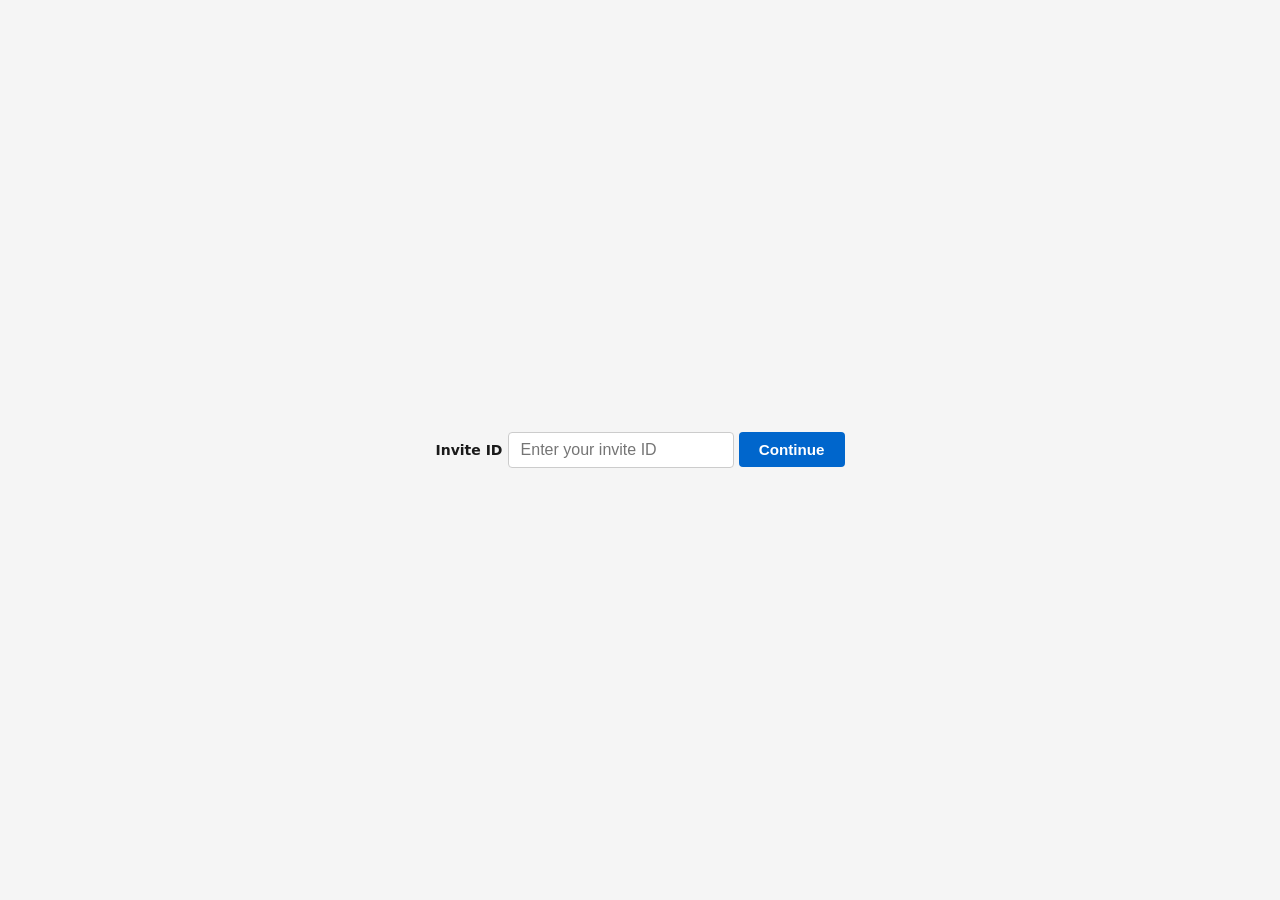
==== index.html @ baf0bb6c "init" ====
<!DOCTYPE html>
<html lang="en">
<head>
    <meta charset="UTF-8">
    <meta name="viewport" content="width=device-width, initial-scale=1.0">
    <title>Cloud Setup</title>
    <link rel="stylesheet" href="/main.css">
</head>
<body>
    <form id="invite-form">
        <label for="invite-id">Invite ID</label>
        <input type="text" id="invite-id" name="invite-id" required placeholder="Enter your invite ID">
        <button type="submit">Continue</button>
    </form>
    <script>
        document.getElementById('invite-form').addEventListener('submit', function(e) {
            e.preventDefault();
            const inviteId = document.getElementById('invite-id').value.trim();
            if (inviteId) {
                window.location.href = '/cloud-setup/' + encodeURIComponent(inviteId);
            }
        });
    </script>
</body>
</html>
---- main.css ----
*, *::before, *::after {
  box-sizing: border-box;
}

body {
  margin: 0;
  font-family: system-ui, sans-serif;
  background: #f5f5f5;
  color: #1a1a1a;
  display: flex;
  justify-content: center;
  align-items: center;
  min-height: 100vh;
}

.container {
  background: #fff;
  padding: 2rem;
  border-radius: 8px;
  box-shadow: 0 2px 8px rgba(0, 0, 0, 0.1);
  width: 100%;
  max-width: 460px;
}

/* ── Progress indicator ── */

.progress {
  display: flex;
  align-items: center;
  margin-bottom: 2rem;
}

.progress-step {
  display: flex;
  flex-direction: column;
  align-items: center;
  gap: 0.35rem;
  flex-shrink: 0;
}

.progress-dot {
  width: 2rem;
  height: 2rem;
  border-radius: 50%;
  display: flex;
  align-items: center;
  justify-content: center;
  font-size: 0.8rem;
  font-weight: 700;
  border: 2px solid #ccc;
  color: #999;
  background: #fff;
  transition: background 0.2s, border-color 0.2s, color 0.2s;
}

.progress-label {
  font-size: 0.72rem;
  color: #999;
  transition: color 0.2s;
}

.progress-line {
  flex: 1;
  height: 2px;
  background: #ccc;
  margin: 0 0.5rem;
  margin-bottom: 1.25rem;
  transition: background 0.2s;
}

.progress-step.active .progress-dot {
  border-color: #0066cc;
  background: #0066cc;
  color: #fff;
}

.progress-step.active .progress-label {
  color: #0066cc;
  font-weight: 600;
}

.progress-step.completed .progress-dot {
  border-color: #0066cc;
  background: #e8f0fb;
  color: #0066cc;
}

.progress-step.completed .progress-label {
  color: #0066cc;
}

.progress-step.completed + .progress-line {
  background: #0066cc;
}

/* ── Error ── */

.error {
  margin: 0 0 1.5rem;
  padding: 0.75rem 1rem;
  background: #fff3f3;
  border: 1px solid #f5c6c6;
  border-radius: 4px;
  color: #c0392b;
  font-size: 0.9rem;
}

/* ── Step panels ── */

.step-panel h1 {
  margin: 0 0 1rem;
  font-size: 1.3rem;
}

.step-panel p, .step-panel ul, .step-panel ol {
  margin: 0 0 0.75rem;
  font-size: 0.95rem;
  line-height: 1.55;
  color: #444;
}

.step-panel ul {
  padding-left: 1.25rem;
}

.step-panel li {
  margin-bottom: 0.3rem;
}

/* ── Form ── */

.field {
  display: flex;
  flex-direction: column;
  margin-bottom: 1.25rem;
}

label {
  font-size: 0.875rem;
  font-weight: 600;
  margin-bottom: 0.375rem;
}

input, select {
  padding: 0.5rem 0.75rem;
  font-size: 1rem;
  border: 1px solid #ccc;
  border-radius: 4px;
  outline: none;
  transition: border-color 0.15s;
}

input:focus, select:focus {
  border-color: #0066cc;
}

/* ── Summary (step 3) ── */

.summary {
  margin: 0 0 1rem;
  display: grid;
  grid-template-columns: auto 1fr;
  gap: 0.5rem 1rem;
  font-size: 0.95rem;
}

.summary dt {
  font-weight: 600;
  color: #555;
}

.summary dd {
  margin: 0;
  color: #1a1a1a;
}

.hint {
  font-size: 0.85rem;
  color: #777;
}

/* ── Actions ── */

.actions {
  display: flex;
  justify-content: flex-end;
  gap: 0.75rem;
  margin-top: 1.75rem;
}

button {
  padding: 0.575rem 1.25rem;
  font-size: 0.95rem;
  font-weight: 600;
  border: none;
  border-radius: 4px;
  cursor: pointer;
  transition: background 0.15s;
}

button:not(.btn-secondary) {
  background: #0066cc;
  color: #fff;
}

button:not(.btn-secondary):hover {
  background: #0052a3;
}

.btn-secondary {
  background: #f0f0f0;
  color: #333;
}

.btn-secondary:hover {
  background: #e0e0e0;
}
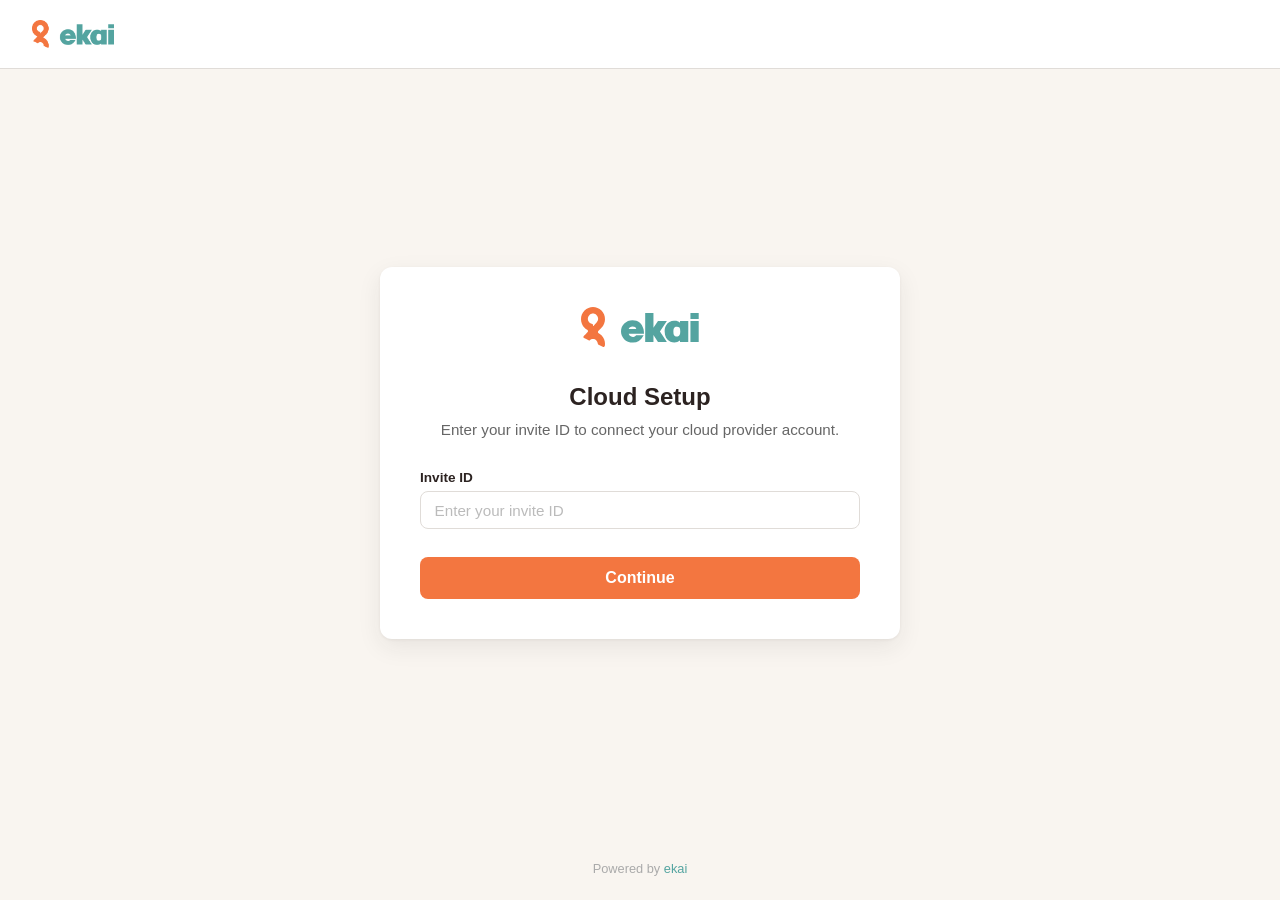
==== commit ceea99c4: "ekai makeover" ====
--- a/index.html
+++ b/index.html
@@ -3,15 +3,36 @@
 <head>
     <meta charset="UTF-8">
     <meta name="viewport" content="width=device-width, initial-scale=1.0">
-    <title>Cloud Setup</title>
+    <title>ekai - Cloud Setup</title>
+    <link rel="icon" type="image/png" href="/assets/favicon.png">
     <link rel="stylesheet" href="/main.css">
 </head>
 <body>
-    <form id="invite-form">
-        <label for="invite-id">Invite ID</label>
-        <input type="text" id="invite-id" name="invite-id" required placeholder="Enter your invite ID">
-        <button type="submit">Continue</button>
-    </form>
+    <header class="header">
+        <img src="/assets/ekai-logo-full.png" alt="ekai" height="28">
+    </header>
+
+    <div class="page-content">
+        <div class="container invite-card">
+            <div class="logo">
+                <img src="/assets/ekai-logo.svg" alt="ekai" height="40">
+            </div>
+            <h1>Cloud Setup</h1>
+            <p>Enter your invite ID to connect your cloud provider account.</p>
+            <form id="invite-form">
+                <div class="field">
+                    <label for="invite-id">Invite ID</label>
+                    <input type="text" id="invite-id" name="invite-id" required placeholder="Enter your invite ID">
+                </div>
+                <button type="submit">Continue</button>
+            </form>
+        </div>
+    </div>
+
+    <div class="footer">
+        Powered by <a href="https://yourekai.com" target="_blank">ekai</a>
+    </div>
+
     <script>
         document.getElementById('invite-form').addEventListener('submit', function(e) {
             e.preventDefault();
--- a/main.css
+++ b/main.css
@@ -1,25 +1,70 @@
+/* ── ekai Brand Tokens ── */
+:root {
+  --ekai-orange: #F37640;
+  --ekai-orange-hover: #e0632f;
+  --ekai-teal: #54A4A0;
+  --ekai-teal-light: #E4F1F1;
+  --ekai-neutral-warm: #F9F5F0;
+  --ekai-dark: #2C2321;
+  --ekai-text: #333;
+  --ekai-text-muted: #666;
+  --ekai-border: #e0dcd8;
+  --ekai-bg: #F9F5F0;
+  --ekai-white: #fff;
+  --radius: 12px;
+  --radius-sm: 8px;
+}
+
 *, *::before, *::after {
   box-sizing: border-box;
 }
 
 body {
   margin: 0;
-  font-family: system-ui, sans-serif;
-  background: #f5f5f5;
-  color: #1a1a1a;
+  font-family: -apple-system, BlinkMacSystemFont, 'Segoe UI', Roboto, 'Helvetica Neue', Arial, sans-serif;
+  background: var(--ekai-bg);
+  color: var(--ekai-text);
+  min-height: 100vh;
+  display: flex;
+  flex-direction: column;
+  align-items: center;
+}
+
+/* ── Header / Logo Bar ── */
+
+.header {
+  width: 100%;
+  padding: 1.25rem 2rem;
+  display: flex;
+  align-items: center;
+  gap: 0.5rem;
+  background: var(--ekai-white);
+  border-bottom: 1px solid var(--ekai-border);
+}
+
+.header img {
+  height: 28px;
+  width: auto;
+}
+
+/* ── Layout ── */
+
+.page-content {
+  flex: 1;
   display: flex;
   justify-content: center;
   align-items: center;
-  min-height: 100vh;
+  width: 100%;
+  padding: 2rem 1rem;
 }
 
 .container {
-  background: #fff;
-  padding: 2rem;
-  border-radius: 8px;
-  box-shadow: 0 2px 8px rgba(0, 0, 0, 0.1);
+  background: var(--ekai-white);
+  padding: 2.5rem;
+  border-radius: var(--radius);
+  box-shadow: 0 1px 3px rgba(44, 35, 33, 0.06), 0 8px 24px rgba(44, 35, 33, 0.08);
   width: 100%;
-  max-width: 460px;
+  max-width: 520px;
 }
 
 /* ── Progress indicator ── */
@@ -28,69 +73,73 @@
   display: flex;
   align-items: center;
   margin-bottom: 2rem;
+  padding-bottom: 1.5rem;
+  border-bottom: 1px solid var(--ekai-border);
 }
 
 .progress-step {
   display: flex;
   flex-direction: column;
   align-items: center;
-  gap: 0.35rem;
+  gap: 0.4rem;
   flex-shrink: 0;
 }
 
 .progress-dot {
-  width: 2rem;
-  height: 2rem;
+  width: 2.25rem;
+  height: 2.25rem;
   border-radius: 50%;
   display: flex;
   align-items: center;
   justify-content: center;
   font-size: 0.8rem;
   font-weight: 700;
-  border: 2px solid #ccc;
-  color: #999;
-  background: #fff;
-  transition: background 0.2s, border-color 0.2s, color 0.2s;
+  border: 2px solid var(--ekai-border);
+  color: #aaa;
+  background: var(--ekai-white);
+  transition: all 0.25s ease;
 }
 
 .progress-label {
-  font-size: 0.72rem;
-  color: #999;
-  transition: color 0.2s;
+  font-size: 0.7rem;
+  text-transform: uppercase;
+  letter-spacing: 0.04em;
+  font-weight: 600;
+  color: #aaa;
+  transition: color 0.25s ease;
 }
 
 .progress-line {
   flex: 1;
   height: 2px;
-  background: #ccc;
+  background: var(--ekai-border);
   margin: 0 0.5rem;
   margin-bottom: 1.25rem;
-  transition: background 0.2s;
+  transition: background 0.25s ease;
 }
 
 .progress-step.active .progress-dot {
-  border-color: #0066cc;
-  background: #0066cc;
+  border-color: var(--ekai-orange);
+  background: var(--ekai-orange);
   color: #fff;
 }
 
 .progress-step.active .progress-label {
-  color: #0066cc;
-  font-weight: 600;
+  color: var(--ekai-orange);
 }
 
 .progress-step.completed .progress-dot {
-  border-color: #0066cc;
-  background: #e8f0fb;
-  color: #0066cc;
+  border-color: var(--ekai-teal);
+  background: var(--ekai-teal-light);
+  color: var(--ekai-teal);
 }
 
 .progress-step.completed .progress-label {
-  color: #0066cc;
+  color: var(--ekai-teal);
 }
 
 .progress-step.completed + .progress-line {
-  background: #0066cc;
+  background: var(--ekai-teal);
 }
 
 /* ── Error ── */
@@ -98,33 +147,82 @@
 .error {
   margin: 0 0 1.5rem;
   padding: 0.75rem 1rem;
-  background: #fff3f3;
-  border: 1px solid #f5c6c6;
-  border-radius: 4px;
-  color: #c0392b;
+  background: #fef2ee;
+  border: 1px solid #f5c6b0;
+  border-left: 3px solid var(--ekai-orange);
+  border-radius: var(--radius-sm);
+  color: #b93a14;
   font-size: 0.9rem;
 }
 
 /* ── Step panels ── */
 
 .step-panel h1 {
-  margin: 0 0 1rem;
-  font-size: 1.3rem;
-}
-
-.step-panel p, .step-panel ul, .step-panel ol {
+  margin: 0 0 0.75rem;
+  font-size: 1.4rem;
+  font-weight: 700;
+  color: var(--ekai-dark);
+}
+
+.step-panel h2 {
+  margin: 0 0 0.75rem;
+  font-size: 1.25rem;
+  font-weight: 700;
+  color: var(--ekai-dark);
+}
+
+.step-panel h3 {
+  margin: 1.25rem 0 0.5rem;
+  font-size: 1rem;
+  font-weight: 700;
+  color: var(--ekai-dark);
+}
+
+.step-panel p,
+.step-panel ul,
+.step-panel ol {
   margin: 0 0 0.75rem;
   font-size: 0.95rem;
-  line-height: 1.55;
-  color: #444;
-}
-
-.step-panel ul {
+  line-height: 1.6;
+  color: var(--ekai-text-muted);
+}
+
+.step-panel ul,
+.step-panel ol {
   padding-left: 1.25rem;
 }
 
 .step-panel li {
-  margin-bottom: 0.3rem;
+  margin-bottom: 0.35rem;
+}
+
+.step-panel a {
+  color: var(--ekai-teal);
+  font-weight: 500;
+  text-decoration: none;
+}
+
+.step-panel a:hover {
+  text-decoration: underline;
+}
+
+/* ── Success step ── */
+
+.step-panel .success-icon {
+  display: flex;
+  align-items: center;
+  justify-content: center;
+  width: 56px;
+  height: 56px;
+  background: var(--ekai-teal-light);
+  border-radius: 50%;
+  margin-bottom: 1rem;
+}
+
+.step-panel .success-icon svg {
+  width: 28px;
+  height: 28px;
+  color: var(--ekai-teal);
 }
 
 /* ── Form ── */
@@ -136,25 +234,33 @@
 }
 
 label {
-  font-size: 0.875rem;
+  font-size: 0.85rem;
   font-weight: 600;
-  margin-bottom: 0.375rem;
+  margin-bottom: 0.4rem;
+  color: var(--ekai-dark);
 }
 
 input, select {
-  padding: 0.5rem 0.75rem;
-  font-size: 1rem;
-  border: 1px solid #ccc;
-  border-radius: 4px;
+  padding: 0.6rem 0.85rem;
+  font-size: 0.95rem;
+  border: 1px solid var(--ekai-border);
+  border-radius: var(--radius-sm);
   outline: none;
-  transition: border-color 0.15s;
+  background: var(--ekai-white);
+  color: var(--ekai-text);
+  transition: border-color 0.2s, box-shadow 0.2s;
 }
 
 input:focus, select:focus {
-  border-color: #0066cc;
-}
-
-/* ── Summary (step 3) ── */
+  border-color: var(--ekai-teal);
+  box-shadow: 0 0 0 3px rgba(84, 164, 160, 0.15);
+}
+
+input::placeholder {
+  color: #bbb;
+}
+
+/* ── Summary ── */
 
 .summary {
   margin: 0 0 1rem;
@@ -166,17 +272,17 @@
 
 .summary dt {
   font-weight: 600;
-  color: #555;
+  color: var(--ekai-text-muted);
 }
 
 .summary dd {
   margin: 0;
-  color: #1a1a1a;
+  color: var(--ekai-dark);
 }
 
 .hint {
   font-size: 0.85rem;
-  color: #777;
+  color: #999;
 }
 
 /* ── Actions ── */
@@ -185,33 +291,116 @@
   display: flex;
   justify-content: flex-end;
   gap: 0.75rem;
-  margin-top: 1.75rem;
+  margin-top: 2rem;
+  padding-top: 1.5rem;
+  border-top: 1px solid var(--ekai-border);
 }
 
 button {
-  padding: 0.575rem 1.25rem;
+  padding: 0.625rem 1.5rem;
   font-size: 0.95rem;
   font-weight: 600;
   border: none;
-  border-radius: 4px;
+  border-radius: var(--radius-sm);
   cursor: pointer;
-  transition: background 0.15s;
+  transition: background 0.2s, transform 0.1s;
+}
+
+button:active {
+  transform: scale(0.98);
 }
 
 button:not(.btn-secondary) {
-  background: #0066cc;
+  background: var(--ekai-orange);
   color: #fff;
 }
 
 button:not(.btn-secondary):hover {
-  background: #0052a3;
+  background: var(--ekai-orange-hover);
 }
 
 .btn-secondary {
-  background: #f0f0f0;
-  color: #333;
+  background: var(--ekai-teal-light);
+  color: var(--ekai-teal);
 }
 
 .btn-secondary:hover {
-  background: #e0e0e0;
-}
+  background: #d4e8e8;
+}
+
+/* ── Invite Form (index page) ── */
+
+.invite-card {
+  text-align: center;
+}
+
+.invite-card .logo {
+  margin-bottom: 2rem;
+}
+
+.invite-card .logo img {
+  height: 40px;
+  width: auto;
+}
+
+.invite-card h1 {
+  font-size: 1.5rem;
+  font-weight: 700;
+  color: var(--ekai-dark);
+  margin: 0 0 0.5rem;
+}
+
+.invite-card p {
+  color: var(--ekai-text-muted);
+  font-size: 0.95rem;
+  margin: 0 0 1.75rem;
+  line-height: 1.5;
+}
+
+.invite-card .field {
+  text-align: left;
+}
+
+.invite-card button {
+  width: 100%;
+  padding: 0.75rem;
+  font-size: 1rem;
+  margin-top: 0.5rem;
+}
+
+/* ── Footer ── */
+
+.footer {
+  padding: 1.5rem 2rem;
+  text-align: center;
+  font-size: 0.8rem;
+  color: #aaa;
+}
+
+.footer a {
+  color: var(--ekai-teal);
+  text-decoration: none;
+}
+
+.footer a:hover {
+  text-decoration: underline;
+}
+
+/* ── Responsive ── */
+
+@media (max-width: 560px) {
+  .container {
+    margin: 0;
+    border-radius: 0;
+    box-shadow: none;
+    max-width: 100%;
+  }
+
+  .header {
+    padding: 1rem 1.25rem;
+  }
+
+  .progress-label {
+    font-size: 0.62rem;
+  }
+}
